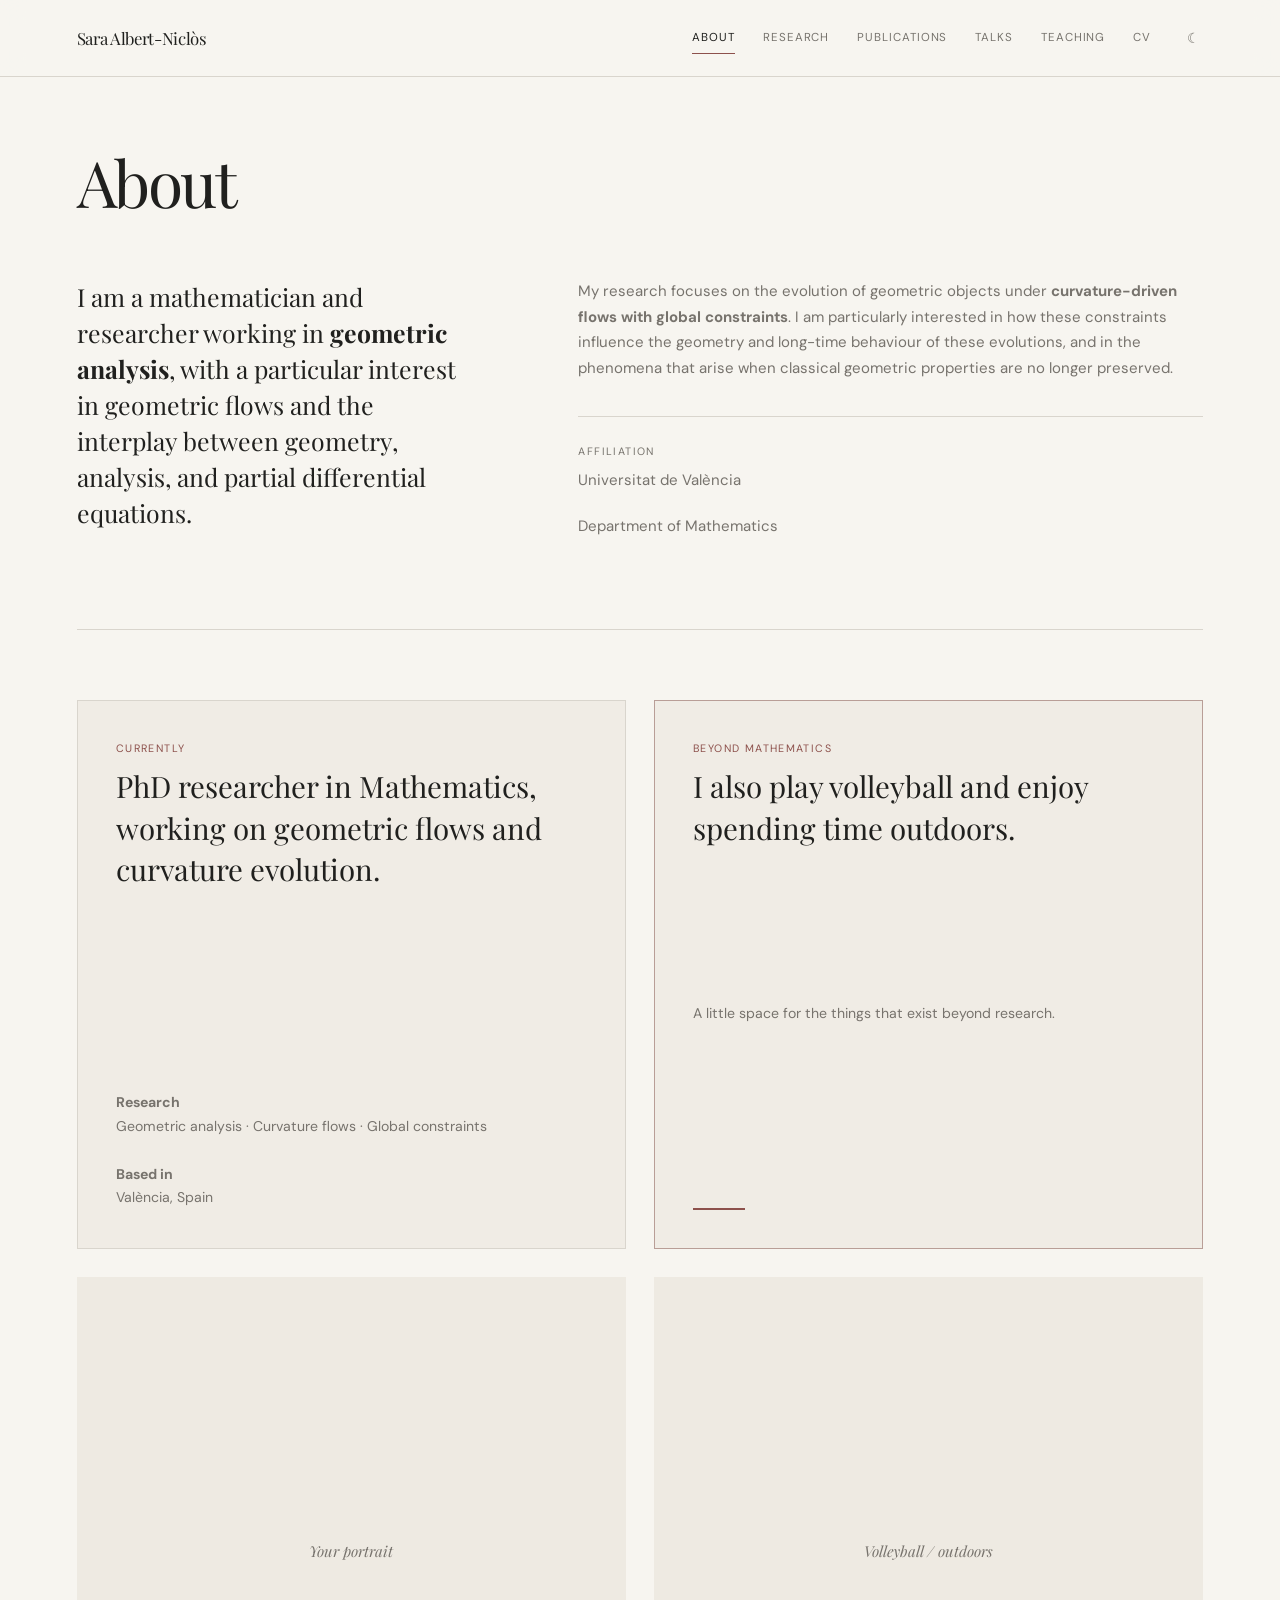
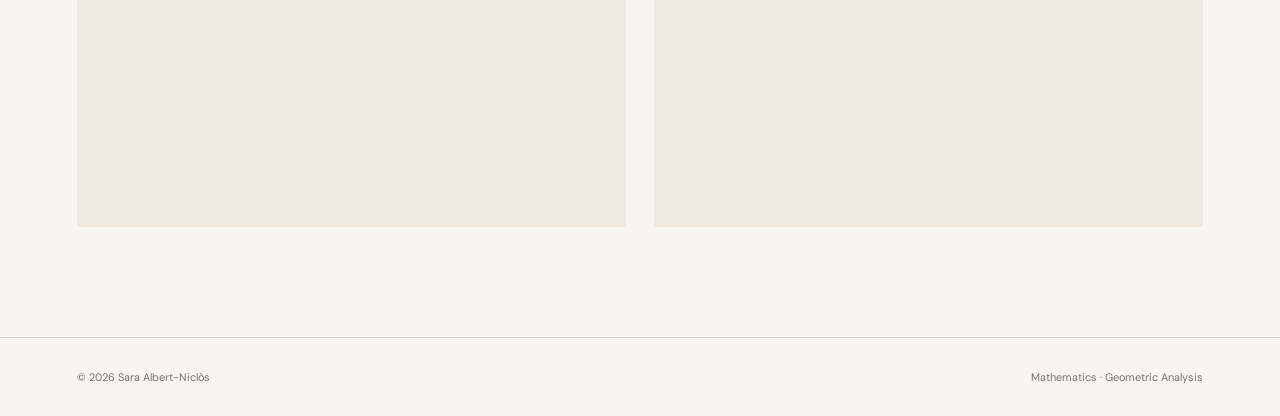
==== about.html @ 7427e5cd "Add files via upload" ====
<!DOCTYPE html>
<html lang="en">
<head>
    <meta charset="UTF-8">
    <meta name="viewport" content="width=device-width, initial-scale=1.0">
    <title>About — Sara Albert-Niclòs</title>
    <meta name="description" content="Sara Albert-Niclòs — Mathematician working in geometric analysis and geometric flows.">
    <link rel="preconnect" href="https://fonts.googleapis.com">
    <link rel="preconnect" href="https://fonts.gstatic.com" crossorigin>
    <link href="https://fonts.googleapis.com/css2?family=DM+Sans:wght@400;500&family=Playfair+Display:wght@400;500&display=swap" rel="stylesheet">
    <link rel="stylesheet" href="style.css">
</head>
<body>
<header>
    <div class="container">
        <nav>
            <a href="index.html" class="nav-name">Sara Albert-Niclòs</a>
            <div class="nav-links">
                <a href="about.html" class="active">About</a>
<a href="research.html" class="">Research</a>
<a href="publications.html" class="">Publications</a>
<a href="talks.html" class="">Talks</a>
<a href="teaching.html" class="">Teaching</a>
<a href="cv.html" class="">CV</a>
                <button class="theme-toggle" id="themeToggle" aria-label="Toggle dark mode" title="Toggle dark mode">☾</button>
            </div>
        </nav>
    </div>
</header>
<main class="page">
    <div class="container">

<div class="section-header">
    <h1 class="section-title">About</h1>
</div>

<div class="page-intro">
    <p class="lead">
        I am a mathematician and researcher working in
        <strong>geometric analysis</strong>, with a particular interest in
        geometric flows and the interplay between geometry, analysis,
        and partial differential equations.
    </p>

    <div class="about-body muted">
        <p>
            My research focuses on the evolution of geometric objects
            under <strong>curvature-driven flows with global constraints</strong>.
            I am particularly interested in how these constraints influence
            the geometry and long-time behaviour of these evolutions, and
            in the phenomena that arise when classical geometric properties
            are no longer preserved.
        </p>

        <div class="affiliation">
            <span class="small-label">Affiliation</span>
            <p>Universitat de València</p>
            <p>Department of Mathematics</p>
        </div>
    </div>
</div>

<div class="about-cards">

    <div class="about-card">
        <div>
            <span class="small-label">Currently</span>

            <div class="about-card-title">
                PhD researcher in Mathematics, working on geometric flows
                and curvature evolution.
            </div>
        </div>

        <div class="about-card-details">
            <strong>Research</strong><br>
            Geometric analysis · Curvature flows · Global constraints
            <br><br>
            <strong>Based in</strong><br>
            València, Spain
        </div>
    </div>


    <div class="about-card accent">
        <div>
            <span class="small-label">Beyond mathematics</span>

            <div class="about-card-title">
                I also play volleyball and enjoy spending time outdoors.
            </div>
        </div>

        <div class="about-card-details">
            A little space for the things that exist beyond research.
        </div>
    </div>

</div>

<div class="about-gallery">
    <div class="about-gallery-item">
        <div class="placeholder-image" style="width:100%;height:100%;display:flex;align-items:center;justify-content:center;color:var(--muted);font-family:var(--serif);font-style:italic;">
            Your portrait
        </div>
    </div>

    <div class="about-gallery-item">
        <div class="placeholder-image" style="width:100%;height:100%;display:flex;align-items:center;justify-content:center;color:var(--muted);font-family:var(--serif);font-style:italic;">
            Volleyball / outdoors
        </div>
    </div>
</div>

    </div>
</main>
<footer>
    <div class="container">
        <div class="footer-inner">
            <span>© 2026 Sara Albert-Niclòs</span>
            <span>Mathematics · Geometric Analysis</span>
        </div>
    </div>
</footer>
<script src="script.js"></script>
</body>
</html>
---- style.css ----
/* =========================================================
   SARA ALBERT-NICLÒS — SHARED STYLES
========================================================= */

:root {
    --paper: #f7f5f0;
    --paper-dark: #eeeae2;
    --ink: #20201e;
    --muted: #77736d;
    --line: #d9d5cd;
    --accent: #8d514c;
    --serif: "Playfair Display", Georgia, serif;
    --sans: "DM Sans", Arial, sans-serif;
    --transition: 0.35s ease;
}

body.dark {
    --paper: #191817;
    --paper-dark: #23211f;
    --ink: #f1ede5;
    --muted: #aaa49b;
    --line: #3a3733;
    --accent: #c87870;
}

* { box-sizing: border-box; margin: 0; padding: 0; }

html { scroll-behavior: smooth; }

body {
    background: var(--paper);
    color: var(--ink);
    font-family: var(--sans);
    font-size: 15px;
    line-height: 1.7;
    transition: background var(--transition), color var(--transition);
}

a { color: inherit; text-decoration: none; }
img { max-width: 100%; display: block; }

::selection {
    background: var(--accent);
    color: var(--paper);
}

.container {
    width: min(1180px, 88%);
    margin: 0 auto;
}

/* NAVIGATION */

header {
    position: fixed;
    top: 0;
    left: 0;
    width: 100%;
    z-index: 100;
    background: color-mix(in srgb, var(--paper) 90%, transparent);
    backdrop-filter: blur(12px);
    border-bottom: 1px solid var(--line);
}

nav {
    min-height: 76px;
    display: flex;
    align-items: center;
    justify-content: space-between;
}

.nav-name {
    font-family: var(--serif);
    font-size: 1.05rem;
    letter-spacing: -0.02em;
}

.nav-links {
    display: flex;
    align-items: center;
    gap: 28px;
    font-size: 0.72rem;
    text-transform: uppercase;
    letter-spacing: 0.08em;
}

.nav-links a {
    position: relative;
    color: var(--muted);
    transition: color 0.25s ease;
}

.nav-links a::after {
    content: "";
    position: absolute;
    left: 0;
    bottom: -6px;
    width: 0;
    height: 1px;
    background: var(--accent);
    transition: width 0.25s ease;
}

.nav-links a:hover,
.nav-links a.active { color: var(--ink); }

.nav-links a:hover::after,
.nav-links a.active::after { width: 100%; }

.theme-toggle {
    border: none;
    background: transparent;
    color: var(--muted);
    cursor: pointer;
    font-family: var(--sans);
    font-size: 0.9rem;
    padding: 3px;
    margin-left: 5px;
    transition: color 0.25s ease, transform 0.25s ease;
}

.theme-toggle:hover {
    color: var(--accent);
    transform: rotate(12deg);
}

/* HOME */

.hero {
    min-height: 100vh;
    display: flex;
    align-items: center;
    padding-top: 76px;
    position: relative;
    overflow: hidden;
}

.hero-content {
    width: 100%;
    padding: 95px 0 100px;
}

.eyebrow {
    margin-bottom: 25px;
    color: var(--accent);
    font-weight: 500;
    font-size: 0.72rem;
    text-transform: uppercase;
    letter-spacing: 0.17em;
}

.hero h1 {
    font-family: var(--serif);
    font-weight: 400;
    font-size: clamp(3.5rem, 7vw, 6.8rem);
    line-height: 0.95;
    letter-spacing: -0.055em;
    margin-left: -4px;
}

.hero-subtitle {
    margin-top: 42px;
    max-width: 680px;
    font-family: var(--serif);
    font-size: clamp(1.25rem, 2vw, 1.8rem);
    line-height: 1.4;
}

.hero-description {
    margin-top: 20px;
    max-width: 580px;
    color: var(--muted);
    font-size: 0.92rem;
}

.hero-photo {
    position: absolute;
    right: 11%;
    bottom: 30%;
    width: 310px;
    overflow: hidden;
    opacity: 0.92;
    border: 1px solid var(--line);
}

.hero-photo img {
    width: 100%;
    height: auto;
    display: block;
    filter: grayscale(100%) contrast(1.08);
    transition: filter 0.4s ease, transform 0.6s ease;
}

.hero-photo:hover img {
    filter: grayscale(100%) contrast(1.12);
    transform: scale(1.015);
}

/* PAGE SHELL */

.page {
    min-height: 100vh;
    padding: 150px 0 110px;
}

.section-header { margin-bottom: 65px; }

.section-title {
    font-family: var(--serif);
    font-weight: 400;
    font-size: clamp(2.6rem, 5vw, 4.3rem);
    line-height: 1;
    letter-spacing: -0.04em;
}

.page-intro {
    width: 100%;
    display: grid;
    grid-template-columns: 0.9fr 1.4fr;
    gap: 100px;
    padding-bottom: 90px;
    border-bottom: 1px solid var(--line);
}

.lead {
    font-family: var(--serif);
    font-size: 1.55rem;
    line-height: 1.45;
}

.muted { color: var(--muted); }

.small-label {
    display: block;
    margin-bottom: 8px;
    color: var(--muted);
    font-size: 0.67rem;
    text-transform: uppercase;
    letter-spacing: 0.13em;
}

/* ABOUT */

.about-body p + p { margin-top: 20px; }

.affiliation {
    margin-top: 35px;
    padding-top: 25px;
    border-top: 1px solid var(--line);
}

.about-cards {
    margin-top: 70px;
    display: grid;
    grid-template-columns: repeat(2, minmax(0, 1fr));
    gap: 28px;
}

.about-card {
    aspect-ratio: 1 / 1;
    padding: 38px;
    background: color-mix(in srgb, var(--paper-dark) 78%, var(--paper));
    border: 1px solid var(--line);
    display: flex;
    flex-direction: column;
    justify-content: space-between;
}

.about-card.accent {
    background: color-mix(in srgb, var(--paper-dark) 78%, var(--paper));
    border-color: color-mix(in srgb, var(--accent) 42%, var(--line));
    position: relative;
}

.about-card.accent::after {
    content: "";
    display: block;
    width: 52px;
    height: 2px;
    background: var(--accent);
    margin-top: 28px;
}

.about-card .small-label {
    color: var(--accent);
}

.about-card.accent .small-label {
    color: var(--accent);
}

.about-card-title {
    max-width: 480px;
    font-family: var(--serif);
    font-size: clamp(1.45rem, 2.3vw, 2rem);
    line-height: 1.4;
}

.about-card-details {
    color: var(--muted);
    font-size: 0.88rem;
}

.about-gallery {
    margin-top: 28px;
    display: grid;
    grid-template-columns: repeat(2, minmax(0, 1fr));
    gap: 28px;
}

.about-gallery-item {
    aspect-ratio: 1 / 1;
    background: var(--paper-dark);
    overflow: hidden;
}

.about-gallery-item img {
    width: 100%;
    height: 100%;
    object-fit: cover;
}

.personal-note {
    max-width: 700px;
    margin-top: 70px;
}

/* GENERIC LISTS */

.list {
    border-top: 1px solid var(--line);
}

.list-item {
    display: grid;
    grid-template-columns: 90px 1fr auto;
    gap: 35px;
    padding: 28px 0;
    border-bottom: 1px solid var(--line);
}

.list-year {
    color: var(--accent);
    font-family: var(--serif);
    font-size: 1.1rem;
}

.list-title {
    font-family: var(--serif);
    font-size: 1.25rem;
    line-height: 1.35;
}

.list-meta {
    margin-top: 7px;
    color: var(--muted);
    font-size: 0.82rem;
}

.list-links {
    display: flex;
    gap: 16px;
    color: var(--muted);
    font-size: 0.68rem;
    text-transform: uppercase;
    letter-spacing: 0.08em;
}

.list-links a:hover { color: var(--accent); }

/* RESEARCH */

.research-intro {
    max-width: 800px;
    font-family: var(--serif);
    font-size: 1.55rem;
    line-height: 1.5;
    margin-bottom: 75px;
}

.research-grid {
    display: grid;
    grid-template-columns: repeat(3, 1fr);
    border-top: 1px solid var(--line);
    border-bottom: 1px solid var(--line);
}

.research-item {
    padding: 38px 35px 42px;
    border-right: 1px solid var(--line);
}

.research-item:first-child { padding-left: 0; }
.research-item:last-child { border-right: none; padding-right: 0; }

.research-item h3 {
    margin-bottom: 17px;
    font-family: var(--serif);
    font-size: 1.6rem;
    font-weight: 400;
}

.research-item p {
    color: var(--muted);
    font-size: 0.9rem;
}

.photo-placeholder {
    margin-top: 80px;
    aspect-ratio: 4 / 3;
    background: var(--paper-dark);
    display: flex;
    align-items: center;
    justify-content: center;
    color: var(--muted);
    font-family: var(--serif);
    font-style: italic;
}

/* TEACHING */

.teaching-grid,
.cv-grid,
.contact {
    display: grid;
    grid-template-columns: 1fr 1fr;
    gap: 100px;
}

.teaching-intro,
.cv-lead,
.contact-lead {
    font-family: var(--serif);
    font-size: 1.55rem;
    line-height: 1.45;
}

.teaching-list { border-top: 1px solid var(--line); }

.teaching-item {
    padding: 22px 0;
    border-bottom: 1px solid var(--line);
}

.teaching-item strong {
    font-family: var(--serif);
    font-size: 1.05rem;
    font-weight: 400;
}

.teaching-item span {
    display: block;
    margin-top: 4px;
    color: var(--muted);
    font-size: 0.8rem;
}

.cv-section {
    margin-top: 90px;
    padding: 60px 42px;
    background: var(--paper-dark);
    max-width: 900px;
}

.cv-button {
    display: inline-flex;
    margin-top: 35px;
    padding: 13px 23px;
    border: 1px solid var(--accent);
    color: var(--accent);
    font-size: 0.72rem;
    text-transform: uppercase;
    letter-spacing: 0.1em;
}

.cv-button:hover {
    background: var(--ink);
    color: var(--paper);
}

.contact-links {
    display: flex;
    flex-direction: column;
    gap: 13px;
}

.contact-links a {
    padding-bottom: 10px;
    border-bottom: 1px solid var(--line);
    color: var(--muted);
}

.contact-links a:hover { color: var(--accent); }

/* FOOTER */

footer {
    padding: 30px 0;
    border-top: 1px solid var(--line);
    color: var(--muted);
    font-size: 0.68rem;
}

.footer-inner {
    display: flex;
    justify-content: space-between;
    align-items: center;
}

/* MOBILE */

@media (max-width: 850px) {
    .container { width: 88%; }

    .nav-links {
        gap: 14px;
        font-size: 0.61rem;
    }

    .nav-name { font-size: 0.95rem; }

    .hero-photo {
        opacity: 0.35;
        right: -30px;
        width: 190px;
    }

    .page-intro,
    .teaching-grid,
    .cv-grid,
    .contact {
        grid-template-columns: 1fr;
        gap: 45px;
    }

    .research-grid { grid-template-columns: 1fr; }

    .research-item,
    .research-item:first-child,
    .research-item:last-child {
        padding: 35px 0;
        border-right: none;
        border-bottom: 1px solid var(--line);
    }

    .research-item:last-child { border-bottom: none; }

    .about-cards,
    .about-gallery {
        grid-template-columns: 1fr;
    }

    .about-card {
        aspect-ratio: auto;
        min-height: 360px;
    }

    .list-item {
        grid-template-columns: 60px 1fr;
        gap: 20px;
    }

    .list-links { grid-column: 2; }

    .hero h1 {
        font-size: clamp(3.5rem, 15vw, 6rem);
    }
}

@media (max-width: 600px) {
    .nav-links a:nth-child(4),
    .nav-links a:nth-child(5) { display: none; }

    .nav-links { gap: 11px; }

    .hero-content { padding: 75px 0 100px; }

    .hero-photo { display: none; }

    .page { padding: 125px 0 80px; }

    .footer-inner {
        flex-direction: column;
        align-items: flex-start;
        gap: 8px;
    }

    .info-strip { padding: 28px; }
}
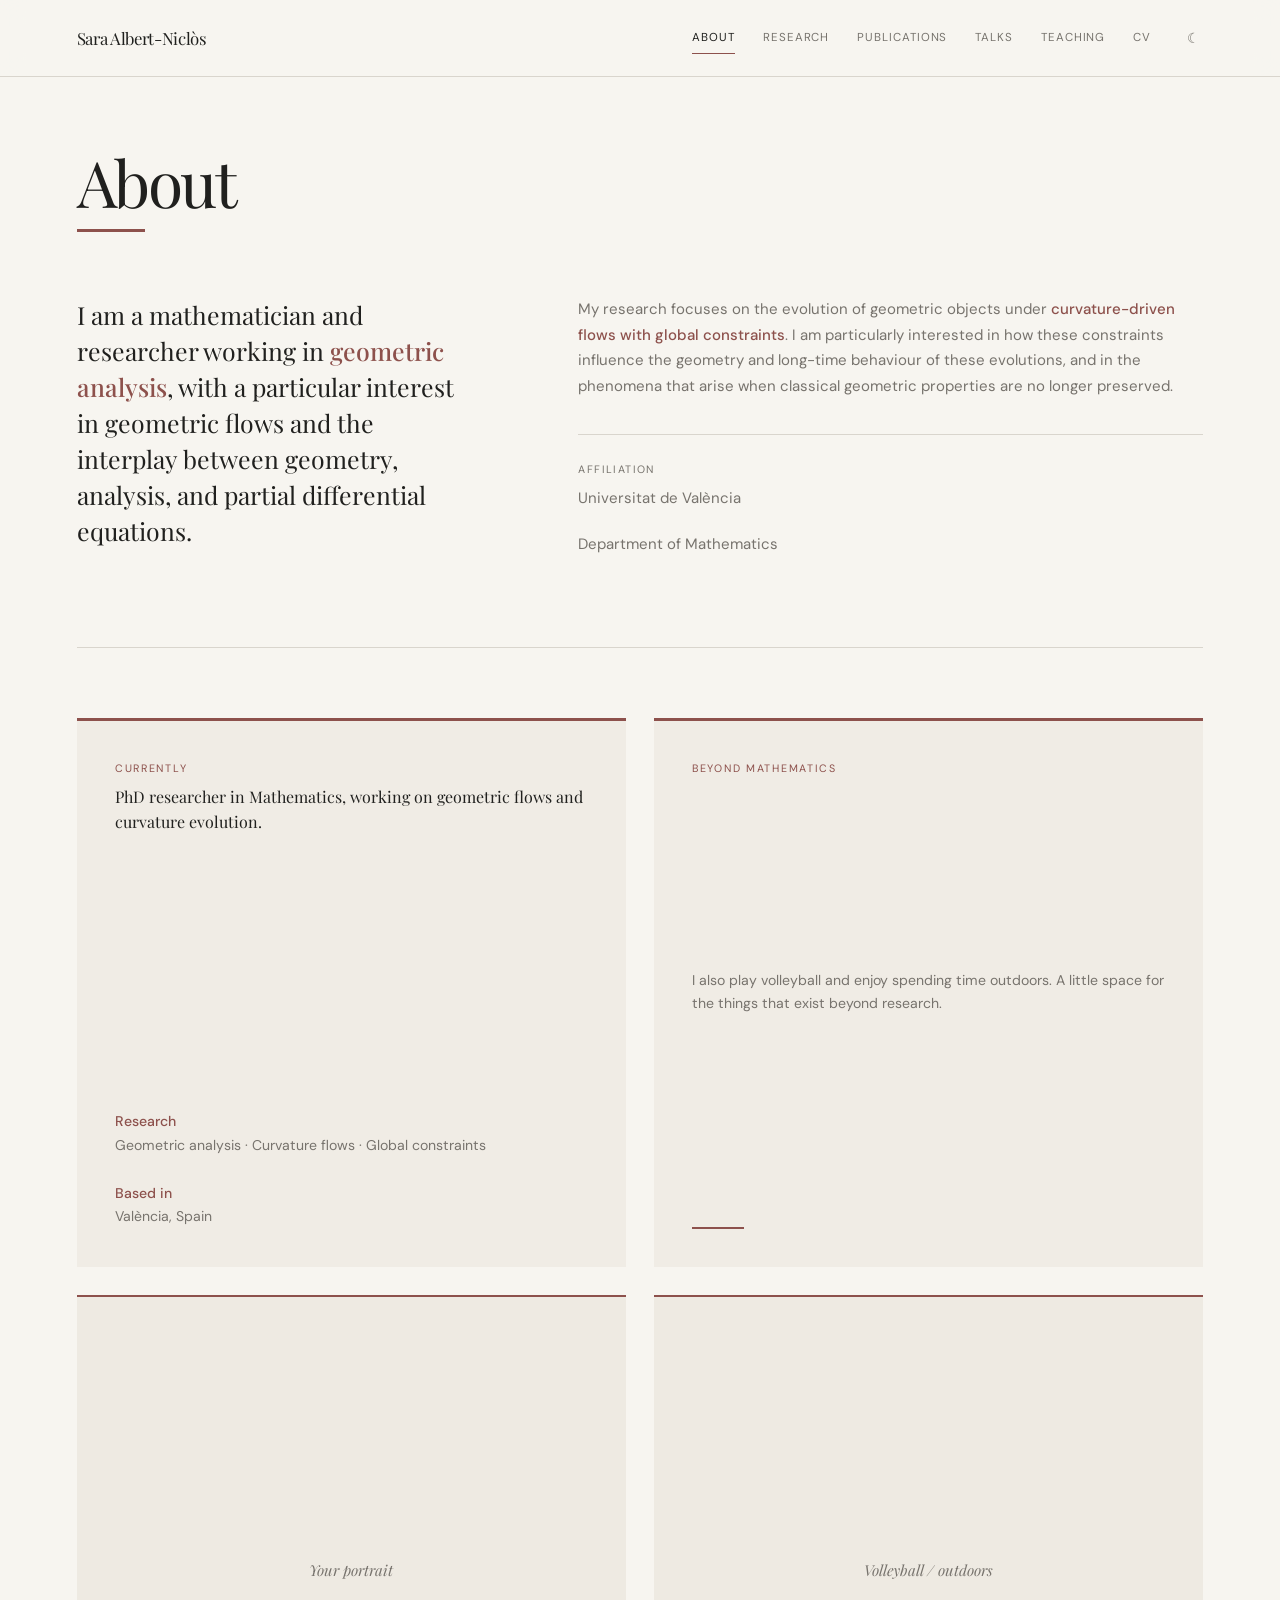
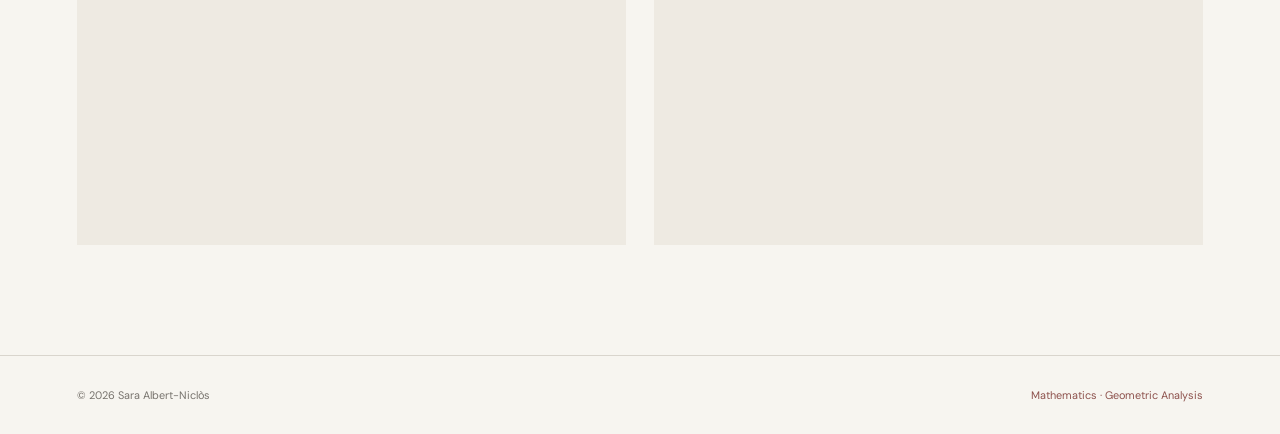
==== commit 19715ce1: "Update about.html" ====
--- a/about.html
+++ b/about.html
@@ -87,11 +87,12 @@
             <span class="small-label">Beyond mathematics</span>
 
             <div class="about-card-title">
-                I also play volleyball and enjoy spending time outdoors.
+                <! I also play volleyball and enjoy spending time outdoors. >
             </div>
         </div>
 
         <div class="about-card-details">
+             I also play volleyball and enjoy spending time outdoors.
             A little space for the things that exist beyond research.
         </div>
     </div>
@@ -124,4 +125,4 @@
 </footer>
 <script src="script.js"></script>
 </body>
-</html>+</html>
--- a/style.css
+++ b/style.css
@@ -9,6 +9,8 @@
     --muted: #77736d;
     --line: #d9d5cd;
     --accent: #8d514c;
+    --accent-soft: #ead9d6;
+    --accent-strong: #75403c;
     --serif: "Playfair Display", Georgia, serif;
     --sans: "DM Sans", Arial, sans-serif;
     --transition: 0.35s ease;
@@ -20,7 +22,9 @@
     --ink: #f1ede5;
     --muted: #aaa49b;
     --line: #3a3733;
-    --accent: #c87870;
+    --accent: #cf8178;
+    --accent-soft: #3a2927;
+    --accent-strong: #e0958b;
 }
 
 * { box-sizing: border-box; margin: 0; padding: 0; }
@@ -144,7 +148,7 @@
     margin-bottom: 25px;
     color: var(--accent);
     font-weight: 500;
-    font-size: 0.72rem;
+    font-size: 0.76rem;
     text-transform: uppercase;
     letter-spacing: 0.17em;
 }
@@ -176,11 +180,11 @@
 .hero-photo {
     position: absolute;
     right: 11%;
-    bottom: 30%;
+    bottom: 15%;
     width: 310px;
     overflow: hidden;
     opacity: 0.92;
-    border: 1px solid var(--line);
+    border: 1px solid var(--accent);
 }
 
 .hero-photo img {
@@ -206,11 +210,24 @@
 .section-header { margin-bottom: 65px; }
 
 .section-title {
+    position: relative;
+    display: inline-block;
+    padding-bottom: 18px;
     font-family: var(--serif);
     font-weight: 400;
     font-size: clamp(2.6rem, 5vw, 4.3rem);
     line-height: 1;
     letter-spacing: -0.04em;
+}
+
+.section-title::after {
+    content: "";
+    position: absolute;
+    left: 0;
+    bottom: 0;
+    width: 68px;
+    height: 3px;
+    background: var(--accent);
 }
 
 .page-intro {
@@ -260,7 +277,8 @@
     aspect-ratio: 1 / 1;
     padding: 38px;
     background: color-mix(in srgb, var(--paper-dark) 78%, var(--paper));
-    border: 1px solid var(--line);
+    border: none;
+    border-top: 3px solid var(--accent);
     display: flex;
     flex-direction: column;
     justify-content: space-between;
@@ -268,7 +286,8 @@
 
 .about-card.accent {
     background: color-mix(in srgb, var(--paper-dark) 78%, var(--paper));
-    border-color: color-mix(in srgb, var(--accent) 42%, var(--line));
+    border: none;
+    border-top: 3px solid var(--accent);
     position: relative;
 }
 
@@ -292,8 +311,8 @@
 .about-card-title {
     max-width: 480px;
     font-family: var(--serif);
-    font-size: clamp(1.45rem, 2.3vw, 2rem);
-    line-height: 1.4;
+    font-size: 1rem;
+    line-height: 1.55;
 }
 
 .about-card-details {
@@ -587,3 +606,85 @@
 
     .info-strip { padding: 28px; }
 }
+
+
+/* ACCENT DETAILS */
+
+.page strong {
+    color: var(--accent);
+    font-weight: 500;
+}
+
+.list-year {
+    color: var(--accent);
+}
+
+.list-links a,
+.contact-links a:hover,
+.cv-button {
+    color: var(--accent);
+}
+
+.list-links a:hover {
+    color: var(--accent-strong);
+}
+
+.teaching-item {
+    position: relative;
+}
+
+.teaching-item::before {
+    content: "";
+    position: absolute;
+    left: -18px;
+    top: 27px;
+    width: 4px;
+    height: 22px;
+    background: var(--accent);
+}
+
+.research-item h3::before {
+    content: "—";
+    display: block;
+    margin-bottom: 14px;
+    color: var(--accent);
+    font-family: var(--sans);
+    font-size: 1.2rem;
+    line-height: 1;
+}
+
+.cv-section {
+    border-left: 5px solid var(--accent);
+}
+
+.about-card {
+    border-top: 3px solid var(--accent);
+}
+
+.about-card.accent {
+    border-color: var(--accent);
+}
+
+
+
+.about-card .small-label {
+    letter-spacing: 0.16em;
+}
+
+.about-gallery-item {
+    border-top: 2px solid var(--accent);
+}
+
+.footer-inner span:last-child {
+    color: var(--accent);
+}
+
+
+.hero-accent-mark {
+    width: 120px;
+    height: 4px;
+    margin-top: 34px;
+    background: var(--accent);
+    position: relative;
+}
+
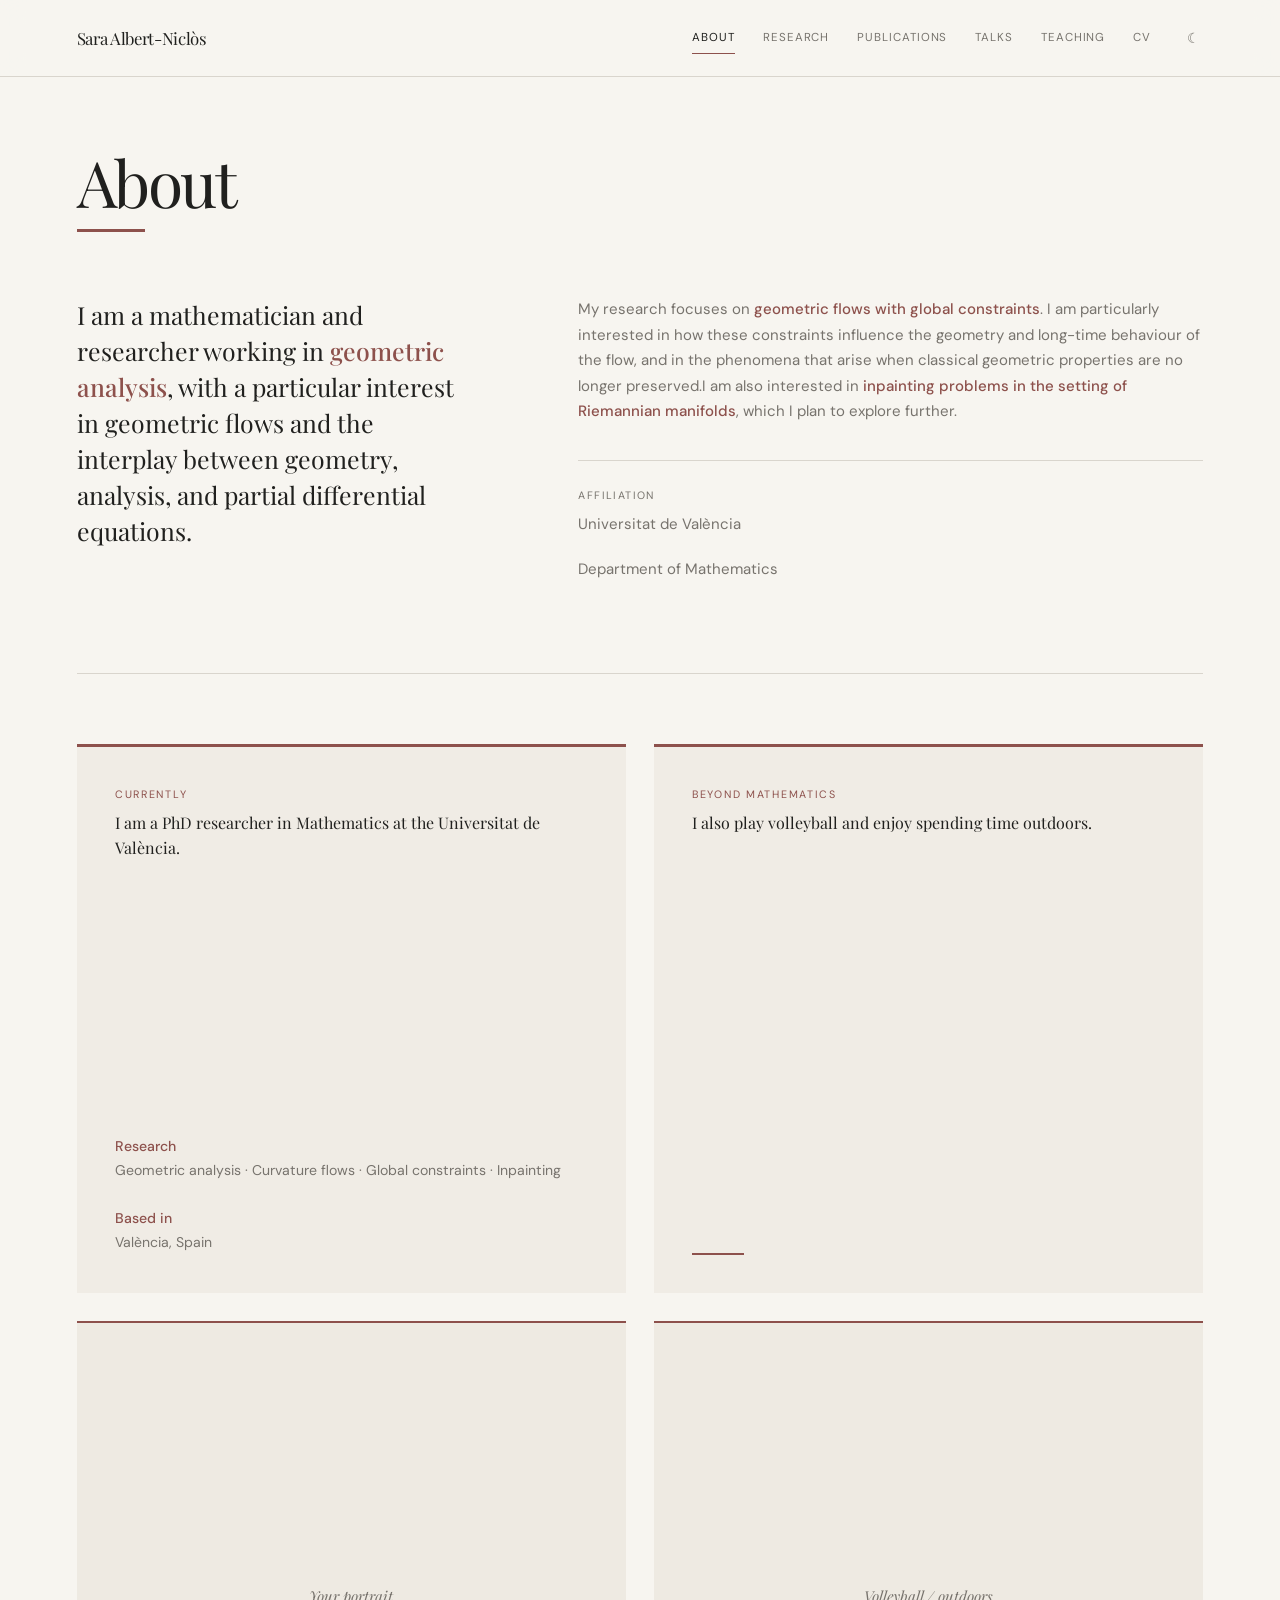
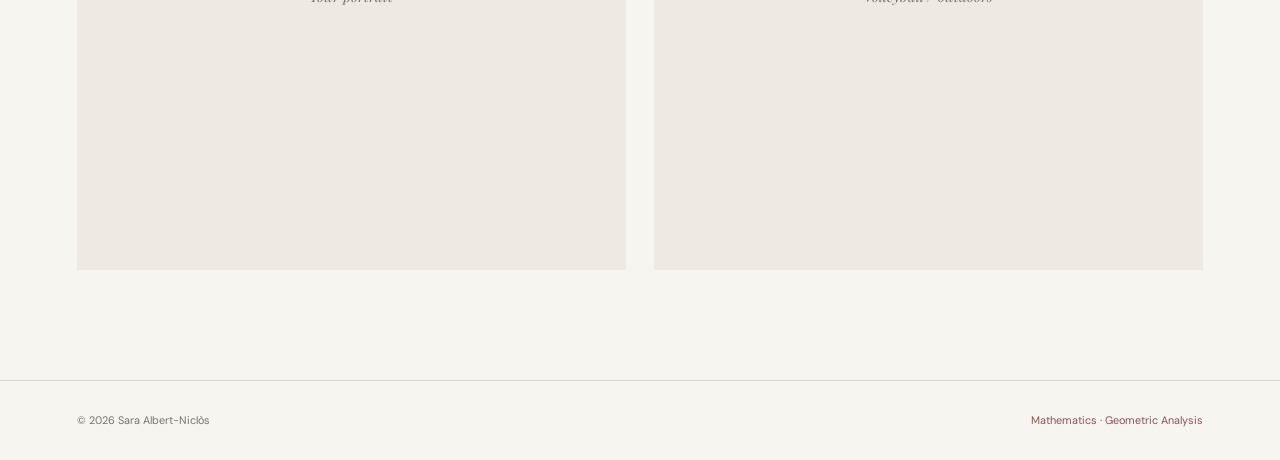
==== commit 2cac671e: "Update about.html" ====
--- a/about.html
+++ b/about.html
@@ -44,12 +44,12 @@
 
     <div class="about-body muted">
         <p>
-            My research focuses on the evolution of geometric objects
-            under <strong>curvature-driven flows with global constraints</strong>.
-            I am particularly interested in how these constraints influence
-            the geometry and long-time behaviour of these evolutions, and
-            in the phenomena that arise when classical geometric properties
-            are no longer preserved.
+            My research focuses on <strong>geometric flows with global constraints</strong>. 
+            I am particularly interested in how these constraints influence 
+            the geometry and long-time behaviour of the flow, and in the 
+            phenomena that arise when classical geometric properties are 
+            no longer preserved.I am also interested in <strong>inpainting problems 
+            in the setting of Riemannian manifolds</strong>, which I plan to explore further.
         </p>
 
         <div class="affiliation">
@@ -67,14 +67,13 @@
             <span class="small-label">Currently</span>
 
             <div class="about-card-title">
-                PhD researcher in Mathematics, working on geometric flows
-                and curvature evolution.
+                I am a PhD researcher in Mathematics at the Universitat de València.
             </div>
         </div>
 
         <div class="about-card-details">
             <strong>Research</strong><br>
-            Geometric analysis · Curvature flows · Global constraints
+            Geometric analysis · Curvature flows · Global constraints · Inpainting
             <br><br>
             <strong>Based in</strong><br>
             València, Spain
@@ -87,13 +86,12 @@
             <span class="small-label">Beyond mathematics</span>
 
             <div class="about-card-title">
-                <! I also play volleyball and enjoy spending time outdoors. >
+                I also play volleyball and enjoy spending time outdoors. 
             </div>
         </div>
 
         <div class="about-card-details">
-             I also play volleyball and enjoy spending time outdoors.
-            A little space for the things that exist beyond research.
+          <!  A little space for the things that exist beyond research.>
         </div>
     </div>
 
